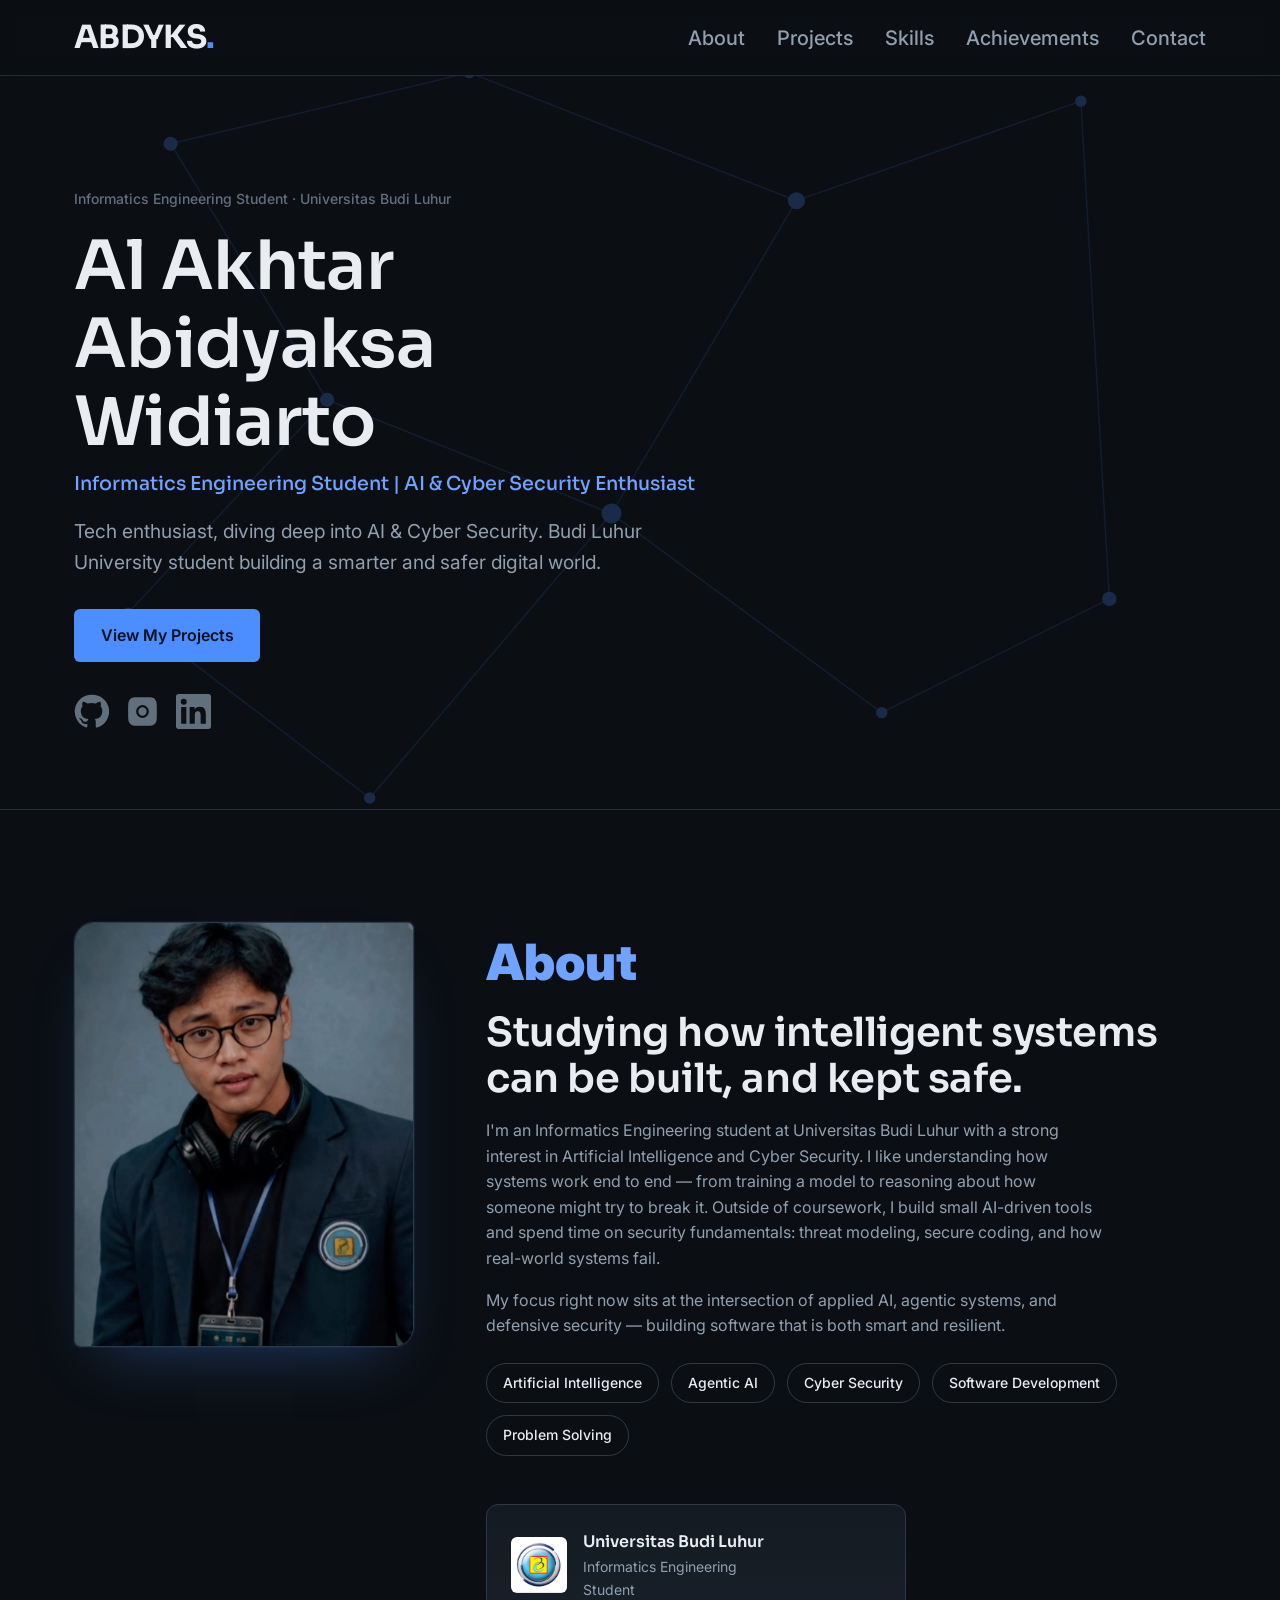
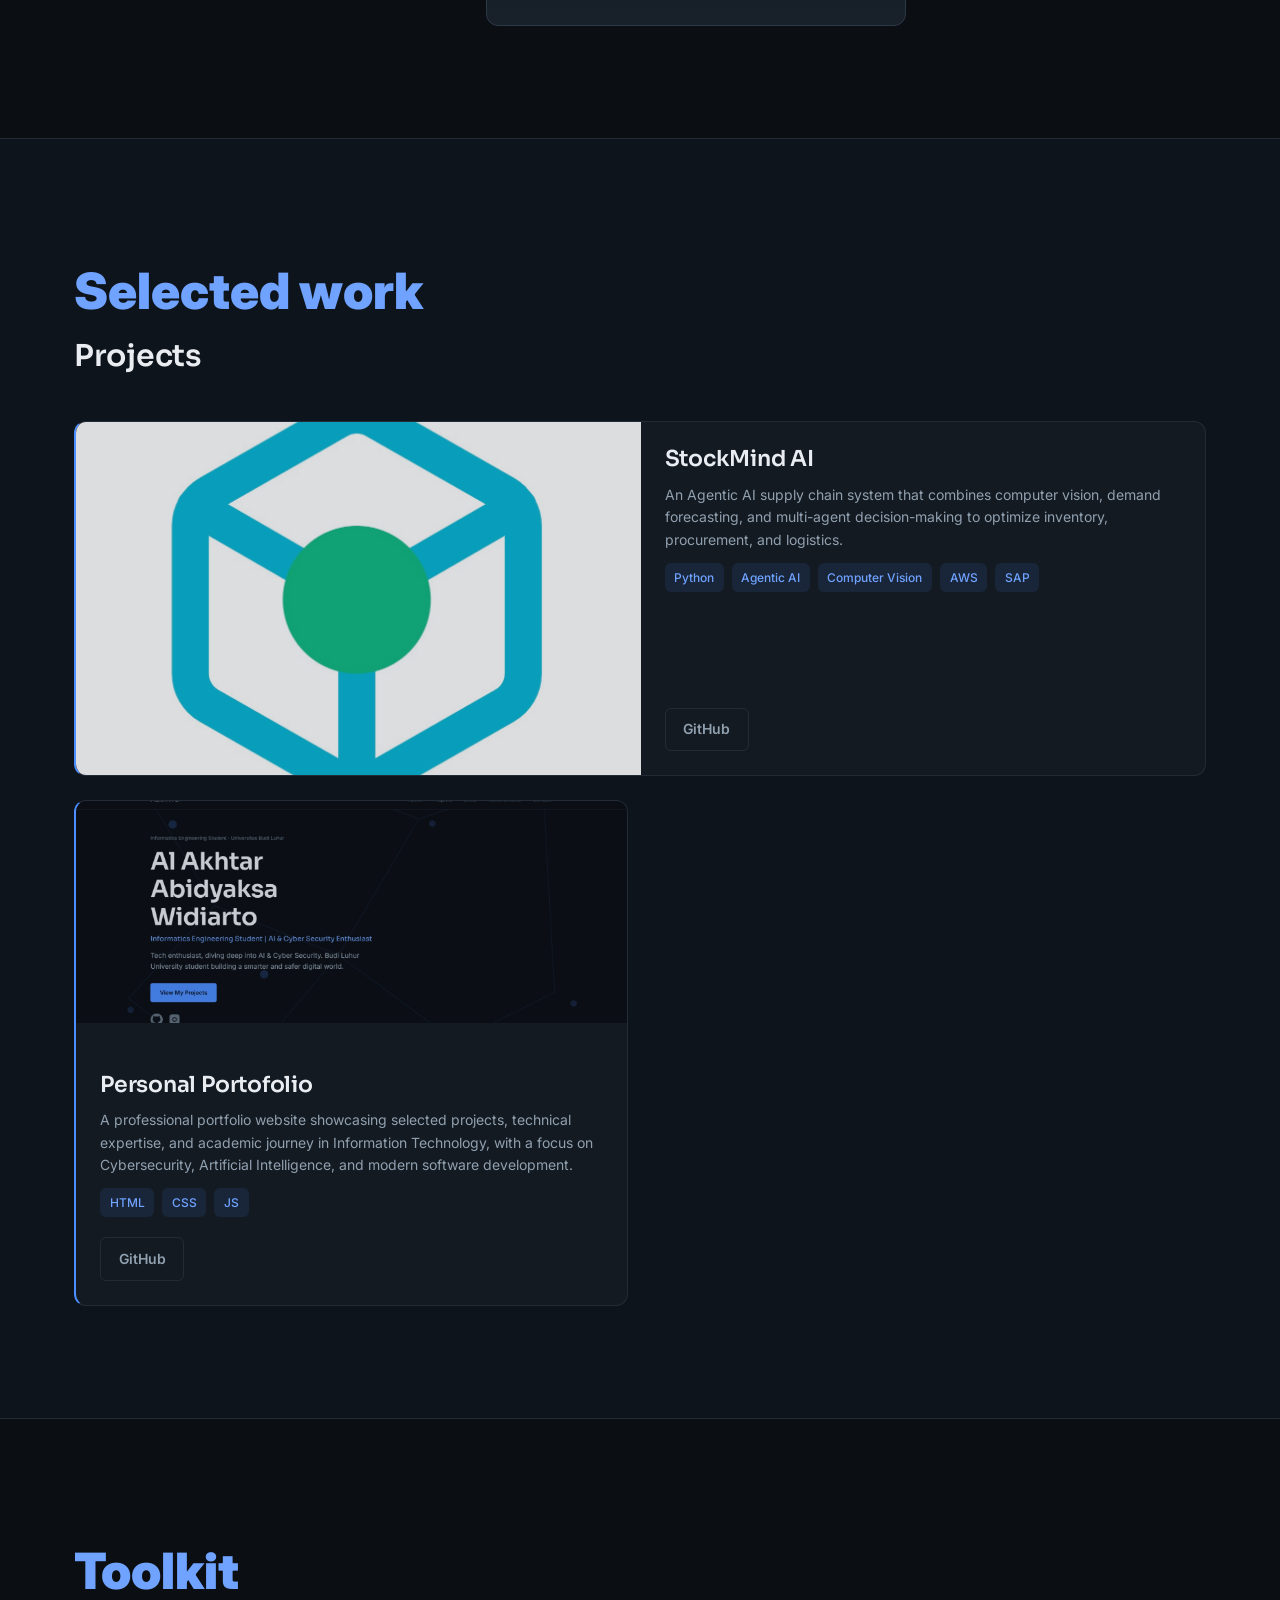
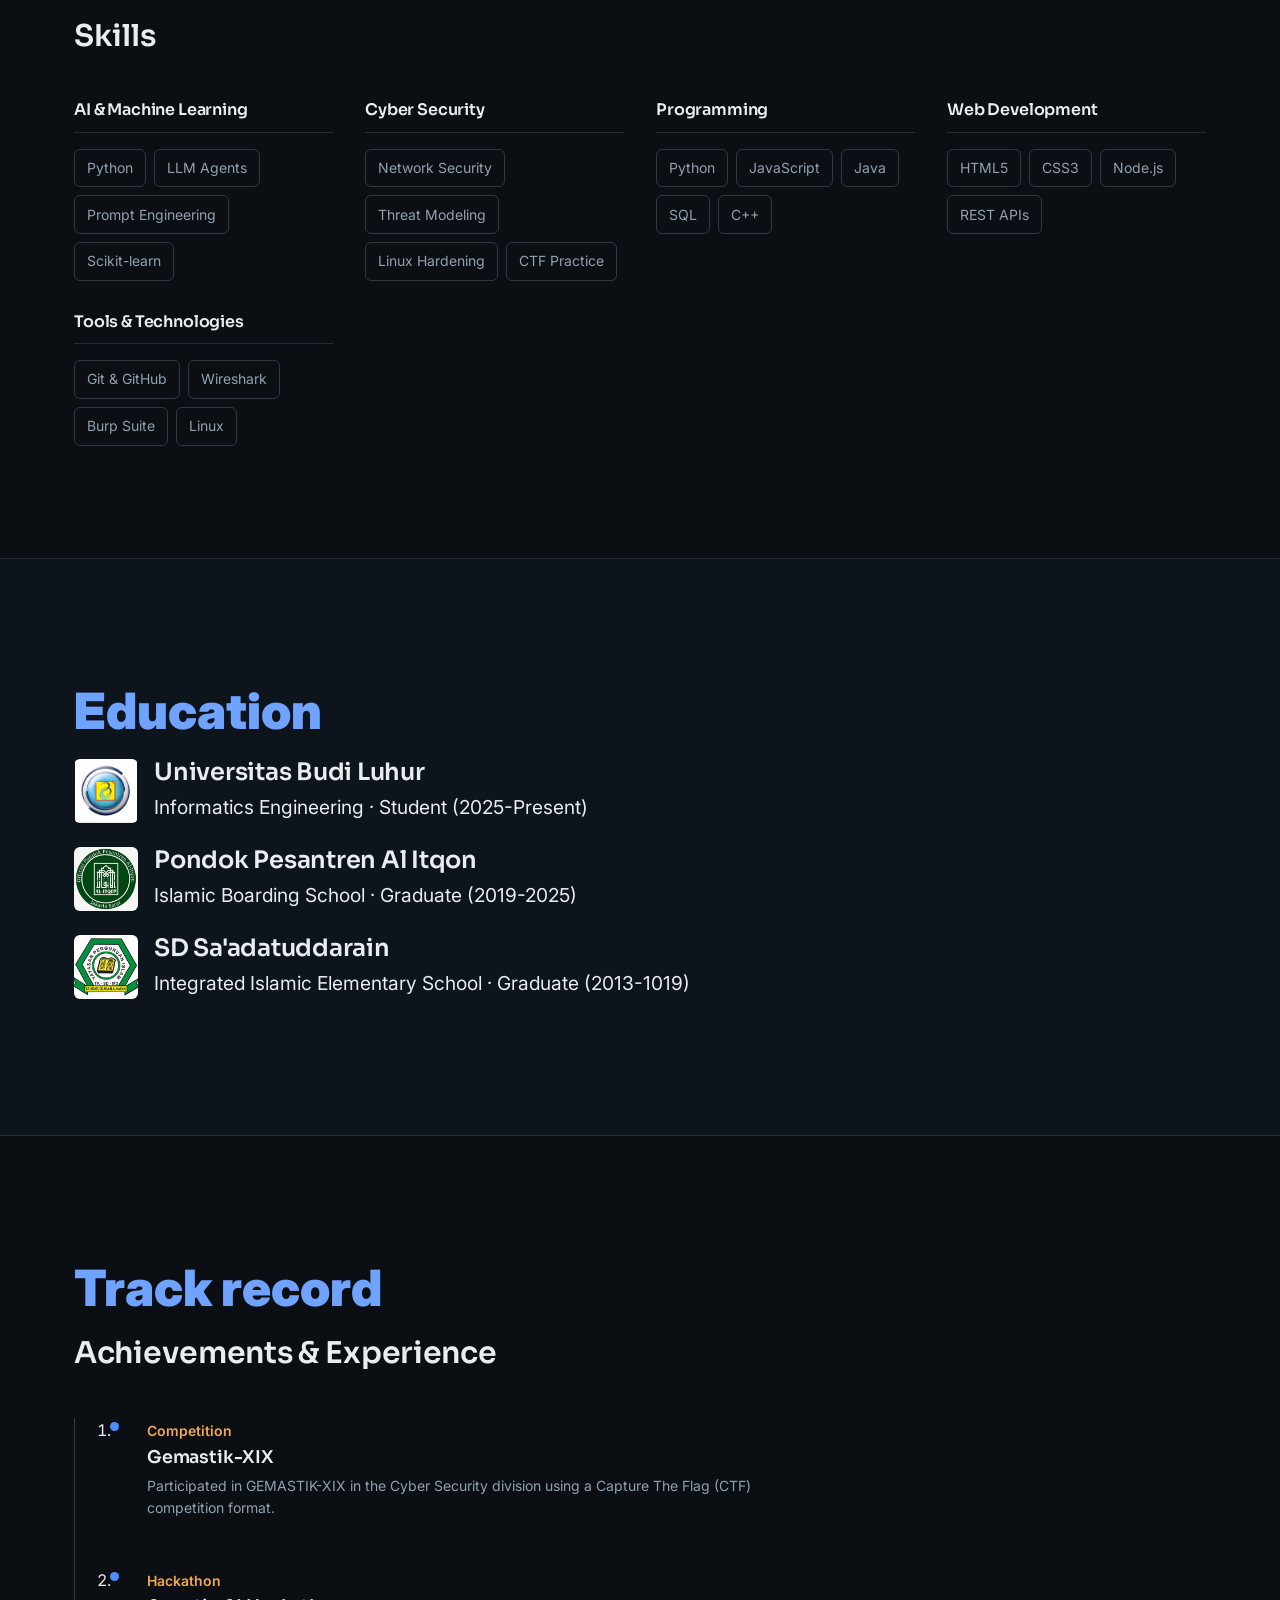
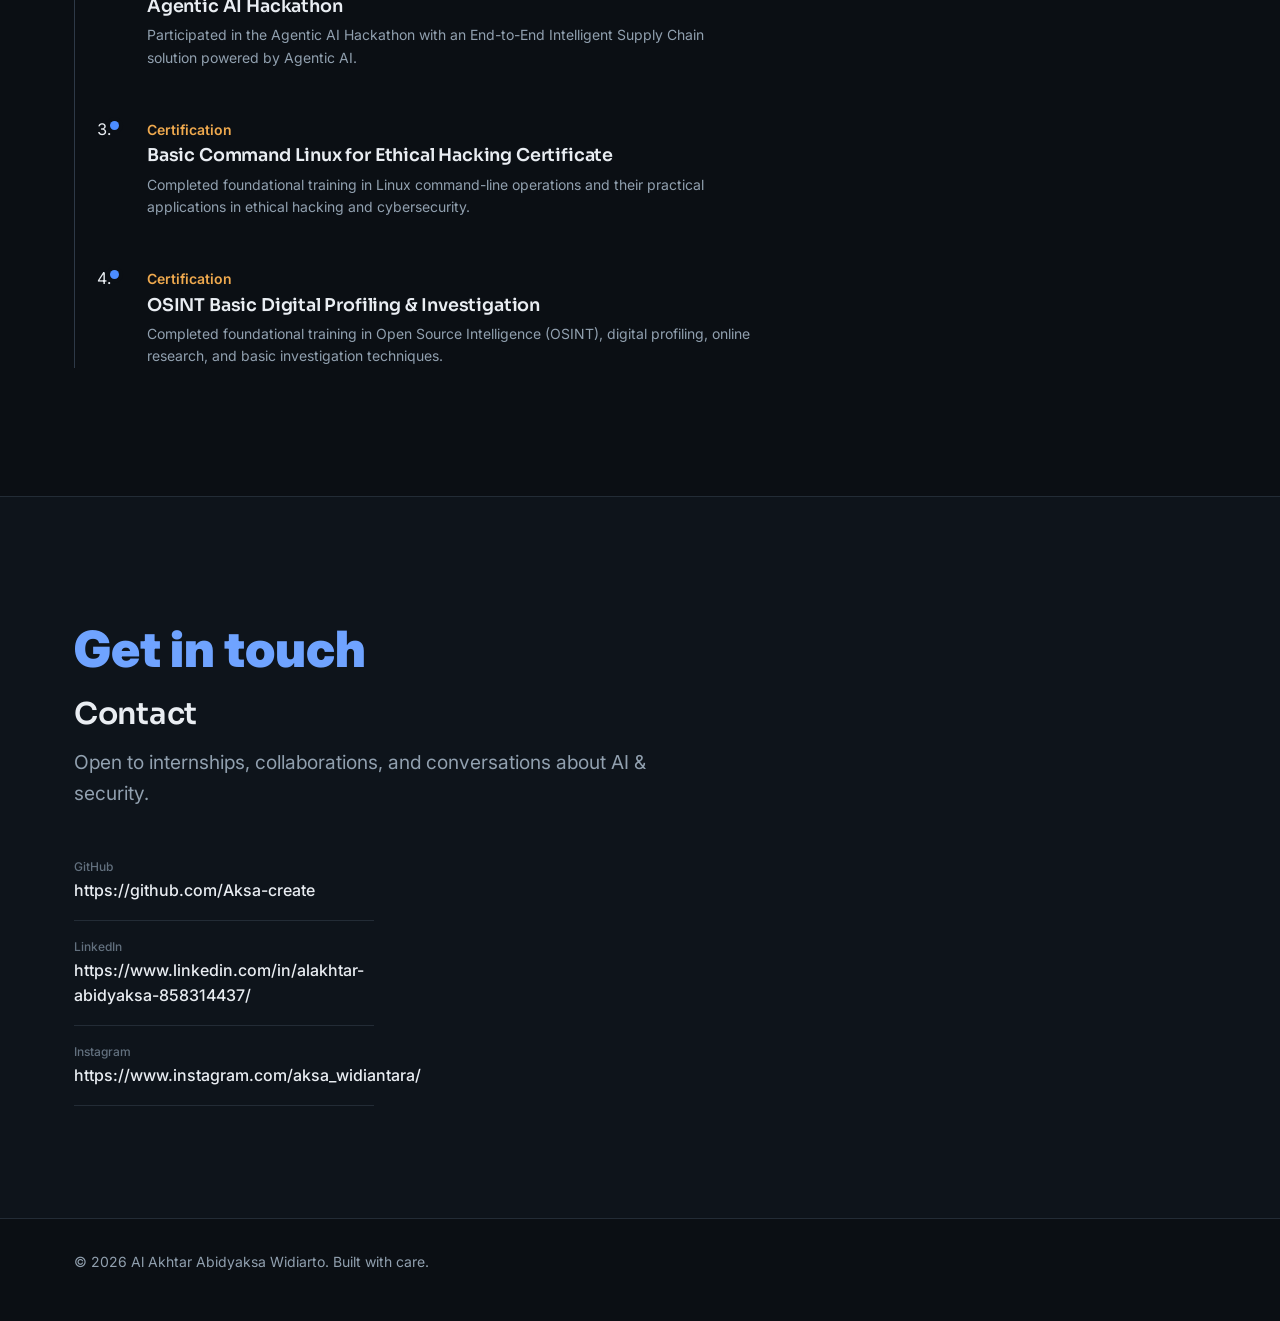
==== portfolio/portfolio/index.html @ f3b195e6 "Update portfolio design" ====
<!DOCTYPE html>
<html lang="en">

<head>
  <meta charset="UTF-8">
  <meta name="viewport" content="width=device-width, initial-scale=1.0">
  <title>Al Akhtar Abidyaksa Widiarto — Informatics Engineering Student | AI &amp; Cyber Security</title>
  <meta name="description"
    content="Portfolio of an Informatics Engineering student at Universitas Budi Luhur, focused on Artificial Intelligence and Cyber Security.">
  <meta name="color-scheme" content="dark">

  <!-- Fonts: fixed version via Google Fonts CSS API -->
  <link rel="preconnect" href="https://fonts.googleapis.com">
  <link rel="preconnect" href="https://fonts.gstatic.com" crossorigin>
  <link href="https://fonts.googleapis.com/css2?family=Sora:wght@400;600;700&family=Inter:wght@400;500;600&display=swap"
    rel="stylesheet">

  <link rel="stylesheet" href="css/style.css">
</head>

<body>

  <a class="skip-link" href="#main">Skip to content</a>

  <!-- ============ HEADER / NAV ============ -->
  <header class="site-header" id="top">
    <div class="container header-inner">
      <a href="#top" class="logo-mark" aria-label="Back to top">ABDYKS<span class="logo-dot">.</span></a>

      <nav class="site-nav" aria-label="Primary">
        <button class="nav-toggle" id="navToggle" aria-expanded="false" aria-controls="navMenu">
          <span class="nav-toggle-bar"></span>
          <span class="nav-toggle-bar"></span>
          <span class="nav-toggle-bar"></span>
          <span class="sr-only">Menu</span>
        </button>
        <ul class="nav-menu" id="navMenu">
          <li><a href="#about">About</a></li>
          <li><a href="#projects">Projects</a></li>
          <li><a href="#skills">Skills</a></li>
          <li><a href="#achievements">Achievements</a></li>
          <li><a href="#contact">Contact</a></li>
        </ul>
      </nav>
    </div>
  </header>

  <main id="main">

    <!-- ============ HERO ============ -->
    <section class="hero" id="hero">
      <div class="hero-field" aria-hidden="true">
        <svg class="hero-graph" viewBox="0 0 900 700" xmlns="http://www.w3.org/2000/svg"
          preserveAspectRatio="xMidYMid slice">
          <g class="hero-graph-lines" stroke="currentColor" stroke-width="1">
            <line x1="120" y1="140" x2="330" y2="90" />
            <line x1="330" y1="90" x2="560" y2="180" />
            <line x1="560" y1="180" x2="760" y2="110" />
            <line x1="120" y1="140" x2="230" y2="320" />
            <line x1="230" y1="320" x2="90" y2="470" />
            <line x1="230" y1="320" x2="430" y2="400" />
            <line x1="430" y1="400" x2="560" y2="180" />
            <line x1="430" y1="400" x2="620" y2="540" />
            <line x1="620" y1="540" x2="780" y2="460" />
            <line x1="780" y1="460" x2="760" y2="110" />
            <line x1="90" y1="470" x2="260" y2="600" />
            <line x1="260" y1="600" x2="430" y2="400" />
          </g>
          <g class="hero-graph-nodes" fill="currentColor">
            <circle cx="120" cy="140" r="5" />
            <circle cx="330" cy="90" r="4" />
            <circle cx="560" cy="180" r="6" />
            <circle cx="760" cy="110" r="4" />
            <circle cx="230" cy="320" r="5" />
            <circle cx="90" cy="470" r="4" />
            <circle cx="430" cy="400" r="7" />
            <circle cx="620" cy="540" r="4" />
            <circle cx="780" cy="460" r="5" />
            <circle cx="260" cy="600" r="4" />
          </g>
        </svg>
      </div>

      <div class="container hero-inner">
        <div class="hero-content">
          <p class="hero-eyebrow">Informatics Engineering Student · Universitas Budi Luhur</p>
          <h1 class="hero-name">Al Akhtar Abidyaksa Widiarto</h1>
          <p class="hero-role">Informatics Engineering Student | AI &amp; Cyber Security Enthusiast</p>
          <p class="hero-bio">
            Tech enthusiast, diving deep into AI &amp; Cyber Security. Budi Luhur University
            student building a smarter and safer digital world.
          </p>

          <div class="hero-actions">
            <a class="btn btn-primary" href="#projects">View My Projects</a>
          </div>

          <ul class="social-row" aria-label="Social media links">
            <li>
              <a href="https://github.com/Aksa-create" target="_blank" rel="noopener noreferrer"
                aria-label="GitHub profile">
                <svg viewBox="0 0 24 24" width="35" height="35" aria-hidden="true">
                  <path fill="currentColor"
                    d="M12 .5a11.5 11.5 0 0 0-3.64 22.41c.58.1.79-.25.79-.56v-2c-3.2.7-3.88-1.37-3.88-1.37-.53-1.34-1.29-1.7-1.29-1.7-1.05-.72.08-.7.08-.7 1.16.08 1.77 1.19 1.77 1.19 1.03 1.77 2.71 1.26 3.37.96.1-.75.4-1.26.73-1.55-2.56-.29-5.25-1.28-5.25-5.7 0-1.26.45-2.29 1.19-3.1-.12-.29-.52-1.46.11-3.05 0 0 .97-.31 3.18 1.18a11 11 0 0 1 5.8 0c2.2-1.49 3.17-1.18 3.17-1.18.64 1.6.24 2.76.12 3.05.74.81 1.18 1.84 1.18 3.1 0 4.43-2.7 5.4-5.27 5.69.41.36.78 1.06.78 2.14v3.17c0 .31.2.67.8.56A11.5 11.5 0 0 0 12 .5Z" />
                </svg>
              </a>
            </li>
            <li>
              <a href="https://www.instagram.com/aksa_widiantara//" target="_blank" rel="noopener noreferrer"
                aria-label="Instagram profile">
                <svg viewBox="0 0 24 24" width="35" height="35" aria-hidden="true">
                  <path fill="currentColor"
                    d="M12 2.16c3.2 0 3.58.01 4.85.07 1.17.05 1.8.25 2.23.41.56.22.96.48 1.38.9.42.42.68.82.9 1.38.16.42.36 1.06.41 2.23.06 1.27.07 1.65.07 4.85s-.01 3.58-.07 4.85c-.05 1.17-.25 1.8-.41 2.23a3.72 3.72 0 0 1-.9 1.38c-.42.42-.82.68-1.38.9-.42.16-1.06.36-2.23.41-1.27.06-1.65.07-4.85.07s-3.58-.01-4.85-.07c-1.17-.05-1.8-.25-2.23-.41a3.72 3.72 0 0 1-1.38-.9 3.72 3.72 0 0 1-.9-1.38c-.16-.42-.36-1.06-.41-2.23-.06-1.27-.07-1.65-.07-4.85s.01-3.58.07-4.85c.05-1.17.25-1.8.41-2.23.22-.56.48-.96.9-1.38.42-.42.82-.68 1.38-.9.42-.16 1.06-.36 2.23-.41C8.42 2.17 8.8 2.16 12 2.16Zm0 5.46a4.38 4.38 0 1 0 0 8.76 4.38 4.38 0 0 0 0-8.76Zm0 7.22a2.84 2.84 0 1 1 0-5.68 2.84 2.84 0 0 1 0 5.68Zm5.56-7.4a1.02 1.02 0 1 1-2.04 0 1.02 1.02 0 0 1 2.04 0Z" />
                </svg>
              </a>
            </li>
            <li>
              <a href="https://www.linkedin.com/in/alakhtar-abidyaksa-858314437/" target="_blank"
                rel="noopener noreferrer" aria-label="LinkedIn profile">
                <svg viewBox="0 0 24 24" width="35" height="35" aria-hidden="true">
                  <path fill="currentColor"
                    d="M20.45 20.45h-3.56v-5.58c0-1.33-.03-3.04-1.85-3.04-1.85 0-2.14 1.44-2.14 2.94v5.68H9.34V8.99h3.42v1.56h.05c.48-.9 1.64-1.85 3.37-1.85 3.6 0 4.27 2.37 4.27 5.46v6.29ZM5.32 7.43a2.06 2.06 0 1 1 0-4.12 2.06 2.06 0 0 1 0 4.12ZM7.1 20.45H3.54V8.99H7.1v11.46ZM22.23 0H1.77C.79 0 0 .77 0 1.73v20.54C0 23.23.79 24 1.77 24h20.46c.98 0 1.77-.77 1.77-1.73V1.73C24 .77 23.21 0 22.23 0Z" />
                </svg>
              </a>
            </li>

          </ul>
        </div>
      </div>
    </section>

    <!-- ============ ABOUT ============ -->
    <section class="about" id="about">
      <div class="container about-grid">

        <div class="about-photo-col">
          <div class="photo-frame">
            <img src="assets/images/abi-porto.jpeg" alt="Portrait of Your Name" loading="lazy" width="480" height="560">
          </div>
        </div>

        <div class="about-text-col">
          <p class="section-eyebrow">About</p>
          <h2 class="section-heading-about">Studying how intelligent systems can be built, and kept safe.</h2>
          <p class="about-paragraph">
            I'm an Informatics Engineering student at Universitas Budi Luhur with a strong
            interest in Artificial Intelligence and Cyber Security. I like understanding how
            systems work end to end — from training a model to reasoning about how someone
            might try to break it. Outside of coursework, I build small AI-driven tools and
            spend time on security fundamentals: threat modeling, secure coding, and how
            real-world systems fail.
          </p>
          <p class="about-paragraph">
            My focus right now sits at the intersection of applied AI, agentic systems, and
            defensive security — building software that is both smart and resilient.
          </p>

          <ul class="highlight-list">
            <li>Artificial Intelligence</li>
            <li>Agentic AI</li>
            <li>Cyber Security</li>
            <li>Software Development</li>
            <li>Problem Solving</li>
          </ul>

          <div class="university-card">
            <div class="university-card-logo">
              <img src="assets/images/Logo Budi Luhur.jpeg" alt="Universitas Budi Luhur official logo" width="56"
                height="56" loading="lazy">
            </div>
            <div class="university-card-text">
              <p class="university-card-name">Universitas Budi Luhur</p>
              <p class="university-card-meta">Informatics Engineering</p>
              <p class="university-card-meta">Student</p>
            </div>
          </div>
        </div>

      </div>
    </section>

    <!-- ============ PROJECTS ============ -->
    <section class="projects" id="projects">
      <div class="container">
        <p class="section-eyebrow">Selected work</p>
        <h2 class="section-heading">Projects</h2>

        <div class="project-grid">

          <article class="project-card project-card--featured">
            <div class="project-card-media">
              <img src="assets/images/logo_stockmind.jpeg" alt="" loading="lazy" width="640" height="400">
            </div>
            <div class="project-card-body">
              <h3 class="project-card-title">StockMind AI</h3>
              <p class="project-card-desc">
                An Agentic AI supply chain system that combines computer vision, demand forecasting, and multi-agent
                decision-making to optimize inventory, procurement, and logistics.
              </p>
              <ul class="tech-stack" aria-label="Technology stack">
                <li>Python</li>
                <li>Agentic AI</li>
                <li>Computer Vision</li>
                <li>AWS</li>
                <li>SAP</li>
              </ul>
              <div class="project-card-actions">
                <a class="btn btn-ghost" href="https://github.com/Aksa-create/Agentic_AI_Supply_Chain-StockMind_AI"
                  target="_blank" rel="noopener noreferrer">GitHub</a>
              </div>
            </div>
          </article>

          <article class="project-card">
            <div class="project-card-media-porto">
              <img src="assets/images/dasboard-porto.jpeg" alt="" loading="lazy" width="640" height="400">
            </div>
            <div class="project-card-body">
              <h3 class="project-card-title">Personal Portofolio</h3>
              <p class="project-card-desc">
                A professional portfolio website showcasing selected projects, technical expertise, and academic journey
                in Information Technology, with a focus on Cybersecurity, Artificial Intelligence, and modern software
                development.
              </p>
              <ul class="tech-stack" aria-label="Technology stack">
                <li>HTML</li>
                <li>CSS</li>
                <li>JS</li>
              </ul>
              <div class="project-card-actions">
                <a class="btn btn-ghost" href="https://github.com/Aksa-create/Portofolio_Akhtar" target="_blank"
                  rel="noopener noreferrer">GitHub</a>
              </div>
            </div>
          </article>
        </div>
      </div>
    </section>

    <!-- ============ SKILLS ============ -->
    <section class="skills" id="skills">
      <div class="container">
        <p class="section-eyebrow">Toolkit</p>
        <h2 class="section-heading">Skills</h2>

        <div class="skills-grid">

          <div class="skill-group">
            <h3 class="skill-group-title">AI &amp; Machine Learning</h3>
            <ul class="badge-list">
              <li class="badge">Python</li>
              <li class="badge">LLM Agents</li>
              <li class="badge">Prompt Engineering</li>
              <li class="badge">Scikit-learn</li>
            </ul>
          </div>

          <div class="skill-group">
            <h3 class="skill-group-title">Cyber Security</h3>
            <ul class="badge-list">
              <li class="badge">Network Security</li>
              <li class="badge">Threat Modeling</li>
              <li class="badge">Linux Hardening</li>
              <li class="badge">CTF Practice</li>
            </ul>
          </div>

          <div class="skill-group">
            <h3 class="skill-group-title">Programming</h3>
            <ul class="badge-list">
              <li class="badge">Python</li>
              <li class="badge">JavaScript</li>
              <li class="badge">Java</li>
              <li class="badge">SQL</li>
              <li class="badge">C++</li>
            </ul>
          </div>

          <div class="skill-group">
            <h3 class="skill-group-title">Web Development</h3>
            <ul class="badge-list">
              <li class="badge">HTML5</li>
              <li class="badge">CSS3</li>
              <li class="badge">Node.js</li>
              <li class="badge">REST APIs</li>
            </ul>
          </div>

          <div class="skill-group">
            <h3 class="skill-group-title">Tools &amp; Technologies</h3>
            <ul class="badge-list">
              <li class="badge">Git &amp; GitHub</li>
              <li class="badge">Wireshark</li>
              <li class="badge">Burp Suite</li>
              <li class="badge">Linux</li>
            </ul>
          </div>

        </div>
      </div>
    </section>

    <!-- ============ EDUCATION ============ -->
    <section class="education" id="education">
      <div class="container education-inner">
        <p class="section-eyebrow">Education</p>
        <!-- Universitas Budi Luhur -->
        <div class="education-header">
          <img class="education-logo" src="assets/images/Logo Budi Luhur.jpeg"
            alt="Universitas Budi Luhur official logo" width="64" height="64" loading="lazy">
          <div class="education-header-text">
            <a class="education-link" href="https://www.instagram.com/kampusbudiluhur/" target="_blank"
              rel="noopener noreferrer">
              <h2 class="section-heading">Universitas Budi Luhur</h2>
            </a>
            <p class="education-detail">Informatics Engineering &middot; Student (2025-Present)
            </p>
          </div>
        </div>
        <!-- PonPes Al Itqon -->
        <div class="education-header">
          <img class="education-logo" src="assets/images/logo_al-itqon.jpg"
            alt="Pondok Pesantren Al Itqon official logo" width="64" height="64" loading="lazy">
          <div class="education-header-text">
            <a class="education-link" href="https://www.instagram.com/ponpes_alitqon/" target="_blank"
              rel="noopener noreferrer">
              <h2 class="section-heading">Pondok Pesantren Al Itqon</h2>
            </a>
            <p class="education-detail">Islamic Boarding School &middot; Graduate (2019-2025)</p>
          </div>
        </div>
        <!-- Sd Sa'adatuddarain -->
        <div class="education-header">
          <img class="education-logo" src="assets/images/logo-saadat.jpg" alt="SD Sa'adatuddarain official logo"
            width="64" height="64" loading="lazy">
          <div class="education-header-text">
            <a class="education-link" href="https://www.instagram.com/sd_saadatuddarain_tambora/" target="_blank"
              rel="noopener noreferrer">
              <h2 class="section-heading">SD Sa'adatuddarain</h2>
            </a>
            <p class="education-detail"> Integrated Islamic Elementary School &middot; Graduate (2013-1019)</p>
          </div>
        </div>
      </div>
    </section>

    <!-- ============ ACHIEVEMENTS / EXPERIENCE ============ -->
    <section class="achievements" id="achievements">
      <div class="container">
        <p class="section-eyebrow">Track record</p>
        <h2 class="section-heading">Achievements &amp; Experience</h2>

        <ol class="timeline">
          <li class="timeline-item">
            <div class="timeline-marker" aria-hidden="true"></div>
            <div class="timeline-content">
              <p class="timeline-kicker">Competition</p>
              <h3 class="timeline-title">Gemastik-XIX</h3>
              <p class="timeline-desc"> Participated in GEMASTIK-XIX in the Cyber Security division using a Capture The
                Flag (CTF) competition format.
              </p>
            </div>
          </li>
          <li class="timeline-item">
            <div class="timeline-marker" aria-hidden="true"></div>
            <div class="timeline-content">
              <p class="timeline-kicker">Hackathon</p>
              <h3 class="timeline-title">Agentic AI Hackathon</h3>
              <p class="timeline-desc">Participated in the Agentic AI Hackathon with an End-to-End Intelligent Supply
                Chain solution powered by Agentic AI.</p>
            </div>
          </li>
          <li class="timeline-item">
            <div class="timeline-marker" aria-hidden="true"></div>
            <div class="timeline-content">
              <p class="timeline-kicker">Certification</p>
              <h3 class="timeline-title">Basic Command Linux for Ethical Hacking Certificate</h3>
              <p class="timeline-desc">Completed foundational training in Linux command-line operations and their
                practical applications in ethical hacking and cybersecurity.</p>
            </div>
          </li>
          <li class="timeline-item">
            <div class="timeline-marker" aria-hidden="true"></div>
            <div class="timeline-content">
              <p class="timeline-kicker">Certification</p>
              <h3 class="timeline-title">OSINT Basic Digital Profiling & Investigation</h3>
              <p class="timeline-desc">Completed foundational training in Open Source Intelligence (OSINT), digital
                profiling, online research, and basic investigation techniques.</p>
            </div>
          </li>
        </ol>
      </div>
    </section>

    <!-- ============ CONTACT ============ -->
    <section class="contact" id="contact">
      <div class="container contact-inner">
        <p class="section-eyebrow">Get in touch</p>
        <h2 class="section-heading">Contact</h2>
        <p class="contact-lead">
          Open to internships, collaborations, and conversations about AI &amp; security.
        </p>

        <div class="contact-grid">
          <ul class="contact-links">
            <li>
              <span class="contact-label">GitHub</span>
              <a href="https://github.com/" target="_blank" rel="noopener noreferrer">https://github.com/Aksa-create</a>
            </li>
            <li>
              <span class="contact-label">LinkedIn</span>
              <a href="https://linkedin.com/" target="_blank"
                rel="noopener noreferrer">https://www.linkedin.com/in/alakhtar-abidyaksa-858314437/</a>
            </li>
            <li>
              <span class="contact-label">Instagram</span>
              <a href="https://instagram.com/" target="_blank"
                rel="noopener noreferrer">https://www.instagram.com/aksa_widiantara/</a>
            </li>
          </ul>
  </main>

  <footer class="site-footer">
    <div class="container footer-inner">
      <p>&copy; <span id="year"></span> Al Akhtar Abidyaksa Widiarto. Built with care.</p>
    </div>
  </footer>

  <script src="js/script.js" defer></script>
</body>

</html>
---- portfolio/portfolio/css/style.css ----
/* ==========================================================================
   Design tokens
   ========================================================================== */
:root {
  /* Color */
  --color-bg: #0B0F14;
  --color-bg-alt: #0E141B;
  --color-surface: #131A22;
  --color-surface-raised: #182029;
  --color-border: #232C36;
  --color-border-strong: #2E3947;

  --color-text: #E9EDF2;
  --color-text-muted: #91A0AF;
  --color-text-faint: #62707E;

  --color-accent: #4C8DFF;
  /* AI / primary signal */
  --color-accent-strong: #6FA3FF;
  --color-signal: #EFA94E;
  /* security / secondary signal, used sparingly */

  --color-focus: #7AB3FF;
  --color-danger: #E4664B;

  /* Type */
  --font-display: "Sora", "Inter", system-ui, sans-serif;
  --font-body: "Inter", system-ui, sans-serif;

  --fs-h1: clamp(2.5rem, 5vw + 1rem, 4.25rem);
  --fs-h2: clamp(1.75rem, 2.6vw + 1rem, 2.5rem);
  --fs-h3: clamp(1.15rem, 1vw + 1rem, 1.375rem);
  --fs-lead: clamp(1.05rem, 0.6vw + 0.9rem, 1.2rem);
  --fs-body: 1rem;
  --fs-small: 0.875rem;

  /* Spacing scale */
  --space-1: 0.25rem;
  --space-2: 0.5rem;
  --space-3: 0.75rem;
  --space-4: 1rem;
  --space-5: 1.5rem;
  --space-6: 2rem;
  --space-7: 3rem;
  --space-8: 4.5rem;
  --space-9: 7rem;

  /* Layout */
  --content-max: 1180px;
  --radius-sm: 6px;
  --radius-md: 12px;
  --radius-lg: 20px;

  --transition-fast: 150ms ease;
  --transition-base: 240ms ease;
}

/* ==========================================================================
   Reset & base
   ========================================================================== */
*,
*::before,
*::after {
  box-sizing: border-box;
}

html {
  scroll-behavior: smooth;
}

@media (prefers-reduced-motion: reduce) {
  html {
    scroll-behavior: auto;
  }

  *,
  *::before,
  *::after {
    animation-duration: 0.001ms !important;
    animation-iteration-count: 1 !important;
    transition-duration: 0.001ms !important;
    scroll-behavior: auto !important;
  }
}

body {
  margin: 0;
  background: var(--color-bg);
  color: var(--color-text);
  font-family: var(--font-body);
  font-size: var(--fs-body);
  line-height: 1.6;
  -webkit-font-smoothing: antialiased;
}

img {
  max-width: 100%;
  display: block;
}

h1,
h2,
h3 {
  font-family: var(--font-display);
  font-weight: 600;
  line-height: 1.15;
  margin: 0 0 var(--space-4);
  letter-spacing: -0.01em;
}

p {
  margin: 0 0 var(--space-4);
  color: var(--color-text-muted);
}

a {
  color: inherit;
  text-decoration: none;
}

ul {
  margin: 0;
  padding: 0;
  list-style: none;
}

button {
  font-family: inherit;
}

.container {
  max-width: var(--content-max);
  margin-inline: auto;
  padding-inline: var(--space-5);
}

.sr-only {
  position: absolute;
  width: 1px;
  height: 1px;
  padding: 0;
  margin: -1px;
  overflow: hidden;
  clip: rect(0, 0, 0, 0);
  white-space: nowrap;
  border: 0;
}

.skip-link {
  position: absolute;
  left: var(--space-4);
  top: -60px;
  background: var(--color-accent);
  color: #071019;
  padding: var(--space-2) var(--space-4);
  border-radius: var(--radius-sm);
  z-index: 200;
  transition: top var(--transition-fast);
  font-weight: 600;
}

.skip-link:focus {
  top: var(--space-4);
}

:focus-visible {
  outline: 2px solid var(--color-focus);
  outline-offset: 3px;
  border-radius: 4px;
}

/* ==========================================================================
   Section rhythm
   ========================================================================== */
section {
  padding-block: var(--space-9);
}

.section-eyebrow {
  color: var(--color-accent-strong);
  font-family: var(--font-body);
  font-weight: 900;
  font-size: 50px;
  margin-bottom: var(--space-2);
}

.section-heading {
  font-size: 30px;
  max-width: 46ch;
}

.section-heading-about {
  font-size: 40px;
  max-width: 46ch;
}

.education .section-heading {
  font-size: 1.5rem;
}

.education-header {
  margin-bottom: 24px;
}

.education-link {
  text-decoration: none;
  color: inherit;
}

.education-link:hover {
  text-decoration: underline;
}

/* ==========================================================================
   Buttons
   ========================================================================== */
.btn {
  display: inline-flex;
  align-items: center;
  justify-content: center;
  gap: var(--space-2);
  padding: 0.8rem 1.6rem;
  border-radius: var(--radius-sm);
  font-weight: 600;
  font-size: var(--fs-body);
  border: 1px solid transparent;
  transition: background var(--transition-fast), border-color var(--transition-fast), color var(--transition-fast), transform var(--transition-fast);
  cursor: pointer;
}

.btn:active {
  transform: translateY(1px);
}

.btn-primary {
  background: var(--color-accent);
  color: #06101C;
}

.btn-primary:hover {
  background: var(--color-accent-strong);
}

.btn-outline {
  border-color: var(--color-border-strong);
  color: var(--color-text);
  background: transparent;
}

.btn-outline:hover {
  border-color: var(--color-accent);
  color: var(--color-accent-strong);
}

.btn-ghost {
  padding: 0.6rem 1.1rem;
  border: 1px solid var(--color-border);
  color: var(--color-text-muted);
  font-size: var(--fs-small);
}

.btn-ghost:hover {
  border-color: var(--color-accent);
  color: var(--color-text);
}

/* ==========================================================================
   Header
   ========================================================================== */
.site-header {
  position: sticky;
  top: 0;
  z-index: 100;
  background: rgba(11, 15, 20, 0.82);
  backdrop-filter: blur(10px);
  border-bottom: 1px solid var(--color-border);
}

.header-inner {
  display: flex;
  align-items: center;
  justify-content: space-between;
  padding-block: var(--space-3);
}

.logo-mark {
  font-family: var(--font-display);
  font-weight: 700;
  font-size: 2rem;
  letter-spacing: -0.02em;
}

.logo-dot {
  color: var(--color-accent);
}

.nav-toggle {
  display: none;
  flex-direction: column;
  gap: 5px;
  background: none;
  border: none;
  padding: var(--space-2);
  cursor: pointer;
}

.nav-toggle-bar {
  width: 22px;
  height: 2px;
  background: var(--color-text);
  border-radius: 2px;
  transition: transform var(--transition-fast), opacity var(--transition-fast);
}

.nav-menu {
  display: flex;
  gap: var(--space-6);
}

.nav-menu a {
  font-size: 20px;
  font-weight: 500;
  color: var(--color-text-muted);
  transition: color var(--transition-fast);
}

.nav-menu a:hover {
  color: var(--color-text);
}

/* ==========================================================================
   Hero
   ========================================================================== */
.hero {
  position: relative;
  overflow: hidden;
  padding-block: var(--space-9) var(--space-8);
  border-bottom: 1px solid var(--color-border);
}

.hero-field {
  position: absolute;
  inset: 0;
  color: var(--color-accent);
  opacity: 0.22;
  pointer-events: none;
}

.hero-graph {
  width: 100%;
  height: 100%;
}

.hero-graph-lines line {
  opacity: 0.5;
}

@media (prefers-reduced-motion: no-preference) {
  .hero-graph-nodes circle {
    animation: pulse-node 5.5s ease-in-out infinite;
  }

  .hero-graph-nodes circle:nth-child(2n) {
    animation-delay: 1.1s;
  }

  .hero-graph-nodes circle:nth-child(3n) {
    animation-delay: 2.3s;
  }
}

@keyframes pulse-node {

  0%,
  100% {
    opacity: 0.7;
    r: var(--r, 5);
  }

  50% {
    opacity: 1;
    transform: scale(1.35);
  }
}

.hero-inner {
  position: relative;
}

.hero-content {
  max-width: 640px;
}

.hero-eyebrow {
  font-size: var(--fs-small);
  color: var(--color-text-faint);
  font-weight: 500;
  margin-bottom: var(--space-4);
}

.hero-name {
  font-size: var(--fs-h1);
  margin-bottom: var(--space-2);
}

.hero-role {
  font-family: var(--font-display);
  font-size: var(--fs-lead);
  color: var(--color-accent-strong);
  font-weight: 500;
  margin-bottom: var(--space-4);
}

.hero-bio {
  font-size: var(--fs-lead);
  max-width: 52ch;
  margin-bottom: var(--space-6);
}

.hero-actions {
  display: flex;
  flex-wrap: wrap;
  gap: var(--space-3);
  margin-bottom: var(--space-6);
}

.social-row {
  display: flex;
  gap: var(--space-4);
}

.social-row a {
  color: var(--color-text-faint);
  transition: color var(--transition-fast);
}

.social-row a:hover {
  color: var(--color-accent-strong);
}

/* ==========================================================================
   About
   ========================================================================== */
.about-grid {
  display: grid;
  grid-template-columns: minmax(240px, 340px) 1fr;
  gap: var(--space-8);
  align-items: start;
}

.photo-frame {
  position: relative;
  border-radius: var(--radius-lg) var(--radius-sm) var(--radius-lg) var(--radius-sm);
  overflow: hidden;
  border: 1px solid var(--color-border-strong);
  box-shadow: 0 0 0 1px rgba(76, 141, 255, 0.08), 0 30px 60px -30px rgba(76, 141, 255, 0.35);
  transition: box-shadow var(--transition-base), transform var(--transition-base);
}

.photo-frame:hover {
  box-shadow: 0 0 0 1px rgba(76, 141, 255, 0.18), 0 30px 70px -25px rgba(76, 141, 255, 0.5);
  transform: translateY(-4px);
}

.photo-frame img {
  width: 100%;
  height: auto;
  aspect-ratio: 4 / 5;
  object-fit: cover;
}

.about-paragraph {
  max-width: 62ch;
}

.highlight-list {
  display: flex;
  flex-wrap: wrap;
  gap: var(--space-3);
  margin: var(--space-5) 0 var(--space-7);
}

.highlight-list li {
  font-size: var(--fs-small);
  font-weight: 500;
  color: var(--color-text);
  border: 1px solid var(--color-border-strong);
  border-radius: 999px;
  padding: 0.5rem 1rem;
}

.university-card {
  display: flex;
  align-items: center;
  gap: var(--space-4);
  border: 1px solid var(--color-border-strong);
  background: linear-gradient(180deg, var(--color-surface), var(--color-surface-raised));
  border-radius: var(--radius-md);
  padding: var(--space-5);
  max-width: 420px;
}

.university-card-logo {
  flex-shrink: 0;
  width: 56px;
  height: 56px;
  border-radius: var(--radius-sm);
  overflow: hidden;
  background: #fff;
  display: flex;
  align-items: center;
  justify-content: center;
}

.university-card-name {
  font-family: var(--font-display);
  font-weight: 600;
  color: var(--color-text);
  margin: 0 0 2px;
}

.university-card-meta {
  font-size: var(--fs-small);
  color: var(--color-text-muted);
  margin: 0;
}

/* ==========================================================================
   Projects
   ========================================================================== */
.projects {
  background: var(--color-bg-alt);
  border-block: 1px solid var(--color-border);
}

.project-grid {
  display: grid;
  grid-template-columns: repeat(2, 1fr);
  gap: var(--space-5);
  margin-top: var(--space-7);
}

.project-card {
  border: 1px solid var(--color-border);
  border-left: 2px solid var(--color-accent);
  border-radius: var(--radius-md);
  overflow: hidden;
  background: var(--color-surface);
  display: flex;
  flex-direction: column;
  transition: border-color var(--transition-base), transform var(--transition-base);
}

.project-card:hover {
  border-color: var(--color-border-strong);
  border-left-color: var(--color-accent-strong);
}

.project-card--featured {
  grid-column: 1 / -1;
  flex-direction: row;
}

.project-card--featured .project-card-media {
  width: 50%;
}

.project-card--featured .project-card-body {
  flex: 1;
}

.project-card-media {
  background: var(--color-surface-raised);
  aspect-ratio: 16 / 10;
  overflow: hidden;
}

.project-card-media img {
  width: 100%;
  height: 100%;
  object-fit: cover;
  opacity: 0.85;
}

.project-card-media-porto img {
  width: 100%;
  height: 90%;
  object-fit: cover;
  opacity: 0.85;
}



.project-card-body {
  padding: var(--space-5);
  display: flex;
  flex-direction: column;
  gap: var(--space-3);
}

.project-card-title {
  font-size: var(--fs-h3);
  margin: 0;
}

.project-card-desc {
  margin: 0;
  font-size: var(--fs-small);
}

.tech-stack {
  display: flex;
  flex-wrap: wrap;
  gap: var(--space-2);
}

.tech-stack li {
  font-size: 0.75rem;
  font-weight: 500;
  color: var(--color-accent-strong);
  background: rgba(76, 141, 255, 0.1);
  border-radius: var(--radius-sm);
  padding: 0.3rem 0.6rem;
}

.project-card-actions {
  display: flex;
  gap: var(--space-3);
  margin-top: auto;
  padding-top: var(--space-2);
}

/* ==========================================================================
   Skills
   ========================================================================== */
.skills-grid {
  display: grid;
  grid-template-columns: repeat(auto-fit, minmax(220px, 1fr));
  gap: var(--space-6);
  margin-top: var(--space-7);
}

.skill-group-title {
  font-size: 1rem;
  font-family: var(--font-display);
  margin-bottom: var(--space-4);
  padding-bottom: var(--space-3);
  border-bottom: 1px solid var(--color-border);
}

.badge-list {
  display: flex;
  flex-wrap: wrap;
  gap: var(--space-2);
}

.badge {
  font-size: var(--fs-small);
  color: var(--color-text-muted);
  border: 1px solid var(--color-border-strong);
  border-radius: var(--radius-sm);
  padding: 0.45rem 0.75rem;
}

/* ==========================================================================
   Education
   ========================================================================== */
.education {
  background: var(--color-bg-alt);
  border-block: 1px solid var(--color-border);
}

.education-inner {
  text-align: left;
}

.education-header {
  display: flex;
  align-items: center;
  gap: var(--space-4, 1rem);
}

.education-logo {
  flex-shrink: 0;
  border-radius: var(--radius-sm);
  object-fit: contain;
}

.education-header-text .section-heading {
  margin-bottom: 0.35rem;
}

.education-detail {
  font-size: var(--fs-lead);
  color: var(--color-text);
  margin: 0;
}

/* ==========================================================================
   Achievements (timeline)
   ========================================================================== */
.timeline {
  margin-top: var(--space-7);
  border-left: 1px solid var(--color-border-strong);
  max-width: 680px;
}

.timeline-item {
  position: relative;
  padding-left: var(--space-6);
  padding-bottom: var(--space-7);
}

.timeline-item:last-child {
  padding-bottom: 0;
}

.timeline-marker {
  position: absolute;
  left: -5px;
  top: 4px;
  width: 9px;
  height: 9px;
  border-radius: 50%;
  background: var(--color-accent);
  box-shadow: 0 0 0 4px var(--color-bg);
}

.timeline-kicker {
  font-size: var(--fs-small);
  color: var(--color-signal);
  font-weight: 600;
  margin-bottom: var(--space-1);
}

.timeline-title {
  font-size: 1.1rem;
  margin: 0 0 var(--space-2);
}

.timeline-desc {
  margin: 0;
  font-size: var(--fs-small);
}

/* ==========================================================================
   Contact
   ========================================================================== */
.contact {
  background: var(--color-bg-alt);
  border-top: 1px solid var(--color-border);
}

.contact-lead {
  max-width: 50ch;
  font-size: var(--fs-lead);
}

.contact-grid {
  display: grid;
  grid-template-columns: minmax(200px, 300px) 1fr;
  gap: var(--space-8);
  margin-top: var(--space-7);
}

.contact-links li {
  display: flex;
  flex-direction: column;
  gap: 2px;
  padding-block: var(--space-4);
  border-bottom: 1px solid var(--color-border);
}

.contact-links li:first-child {
  padding-top: 0;
}

.contact-label {
  font-size: 0.75rem;
  color: var(--color-text-faint);
  font-weight: 500;
}

.contact-links a {
  color: var(--color-text);
  font-weight: 500;
  transition: color var(--transition-fast);
}

.contact-links a:hover {
  color: var(--color-accent-strong);
}

.contact-form {
  display: flex;
  flex-direction: column;
  gap: var(--space-4);
}

.form-field {
  display: flex;
  flex-direction: column;
  gap: var(--space-2);
}

.form-field label {
  font-size: var(--fs-small);
  font-weight: 500;
  color: var(--color-text);
}

.form-field input,
.form-field textarea {
  background: var(--color-surface);
  border: 1px solid var(--color-border-strong);
  border-radius: var(--radius-sm);
  color: var(--color-text);
  padding: 0.75rem 0.9rem;
  font-family: inherit;
  font-size: var(--fs-body);
  resize: vertical;
  transition: border-color var(--transition-fast);
}

.form-field input:focus,
.form-field textarea:focus {
  border-color: var(--color-accent);
}

.form-field input[aria-invalid="true"],
.form-field textarea[aria-invalid="true"] {
  border-color: var(--color-danger);
}

.field-error {
  font-size: 0.8rem;
  color: var(--color-danger);
  min-height: 1em;
}

.form-note {
  font-size: var(--fs-small);
  margin: 0;
  min-height: 1.2em;
  color: var(--color-accent-strong);
}

/* ==========================================================================
   Footer
   ========================================================================== */
.site-footer {
  border-top: 1px solid var(--color-border);
  padding-block: var(--space-6);
}

.footer-inner {
  display: flex;
  justify-content: space-between;
  align-items: center;
  gap: var(--space-4);
  font-size: var(--fs-small);
  color: var(--color-text-faint);
}

.back-to-top {
  color: var(--color-text-muted);
}

.back-to-top:hover {
  color: var(--color-accent-strong);
}

/* ==========================================================================
   Responsive
   ========================================================================== */
@media (max-width: 900px) {
  .about-grid {
    grid-template-columns: 1fr;
  }

  .about-photo-col {
    max-width: 320px;
  }

  .project-card--featured {
    flex-direction: column;
  }

  .project-card--featured .project-card-media {
    width: 100%;
  }

  .contact-grid {
    grid-template-columns: 1fr;
  }
}

@media (max-width: 760px) {
  section {
    padding-block: var(--space-8);
  }

  .nav-toggle {
    display: flex;
  }

  .nav-menu {
    position: absolute;
    top: 100%;
    left: 0;
    right: 0;
    flex-direction: column;
    gap: 0;
    background: var(--color-bg);
    border-bottom: 1px solid var(--color-border);
    max-height: 0;
    overflow: hidden;
    transition: max-height var(--transition-base);
  }

  .nav-menu.is-open {
    max-height: 320px;
  }

  .nav-menu li {
    border-top: 1px solid var(--color-border);
  }

  .nav-menu a {
    display: block;
    padding: var(--space-4) var(--space-5);
  }

  .project-grid {
    grid-template-columns: 1fr;
  }

  .skills-grid {
    grid-template-columns: 1fr 1fr;
  }
}

@media (max-width: 520px) {
  .skills-grid {
    grid-template-columns: 1fr;
  }

  .hero-actions {
    flex-direction: column;
    align-items: stretch;
  }

  .footer-inner {
    flex-direction: column;
    text-align: center;
  }
}
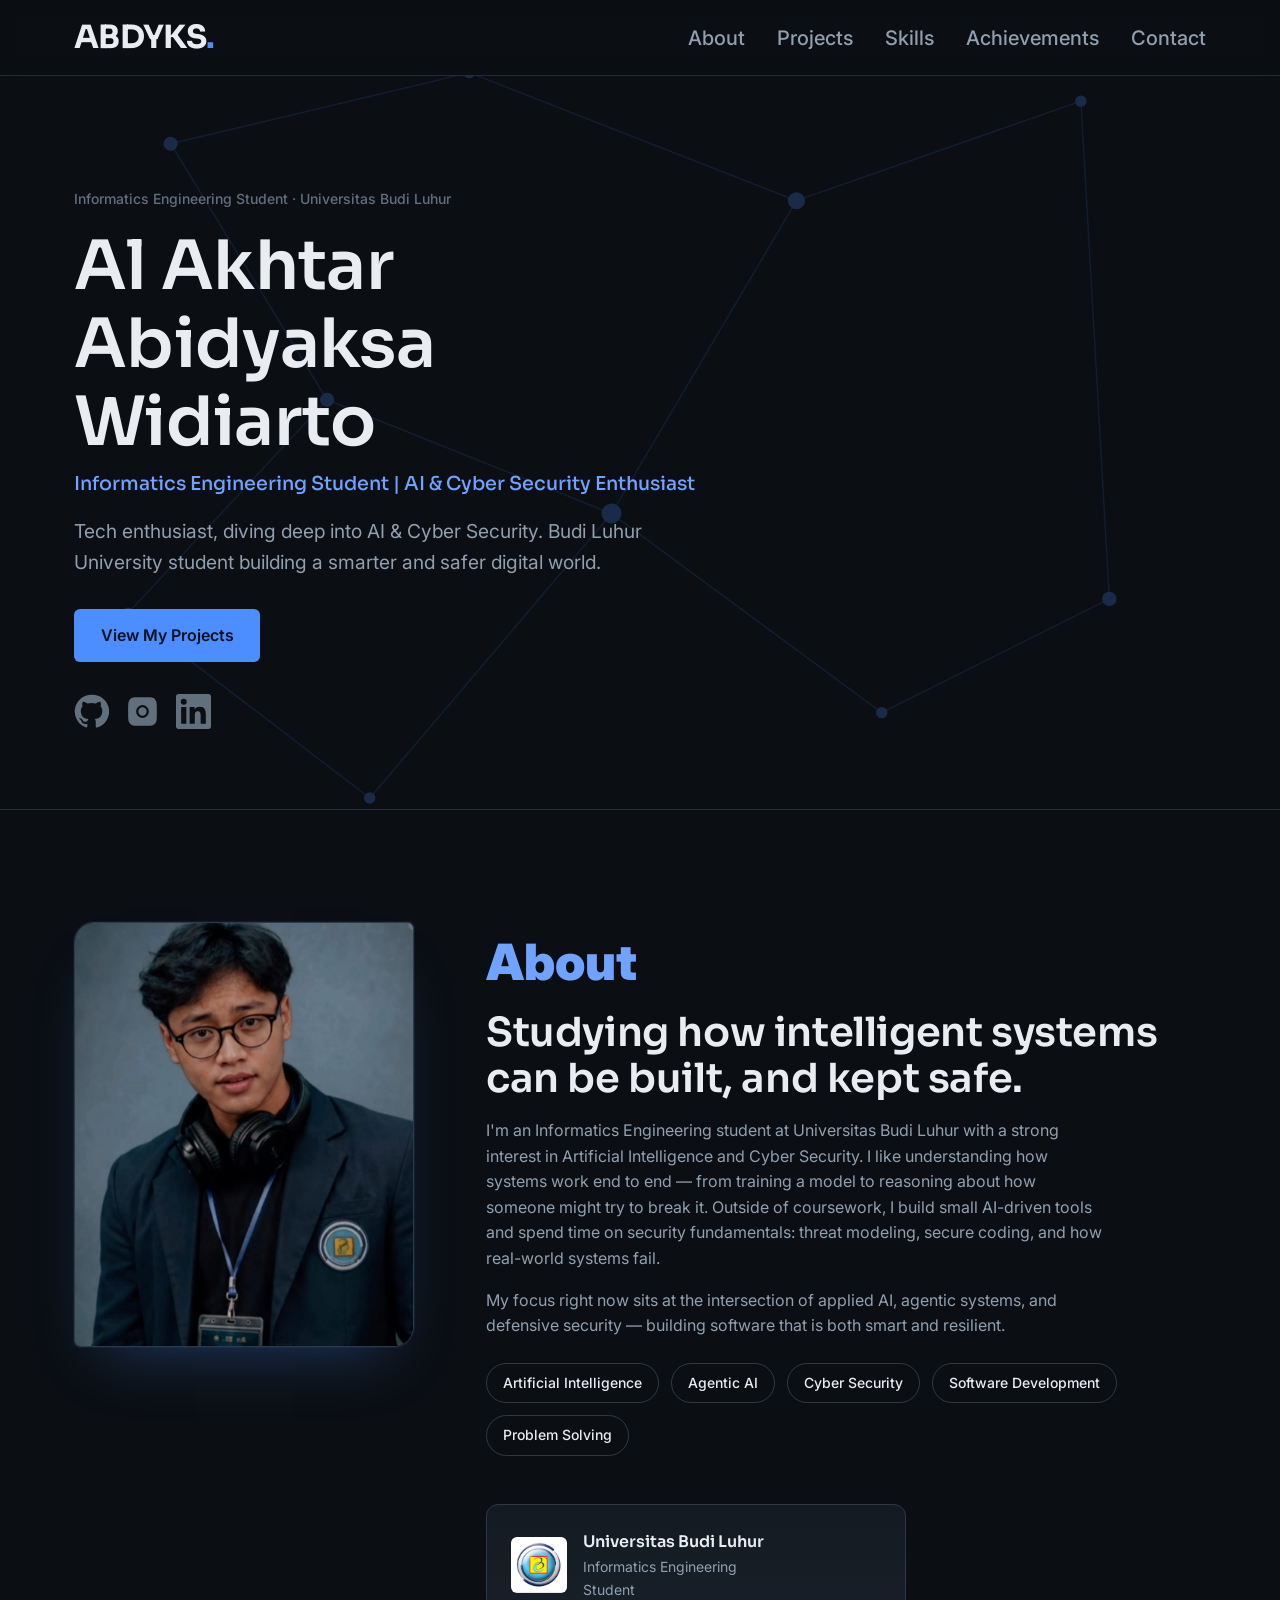
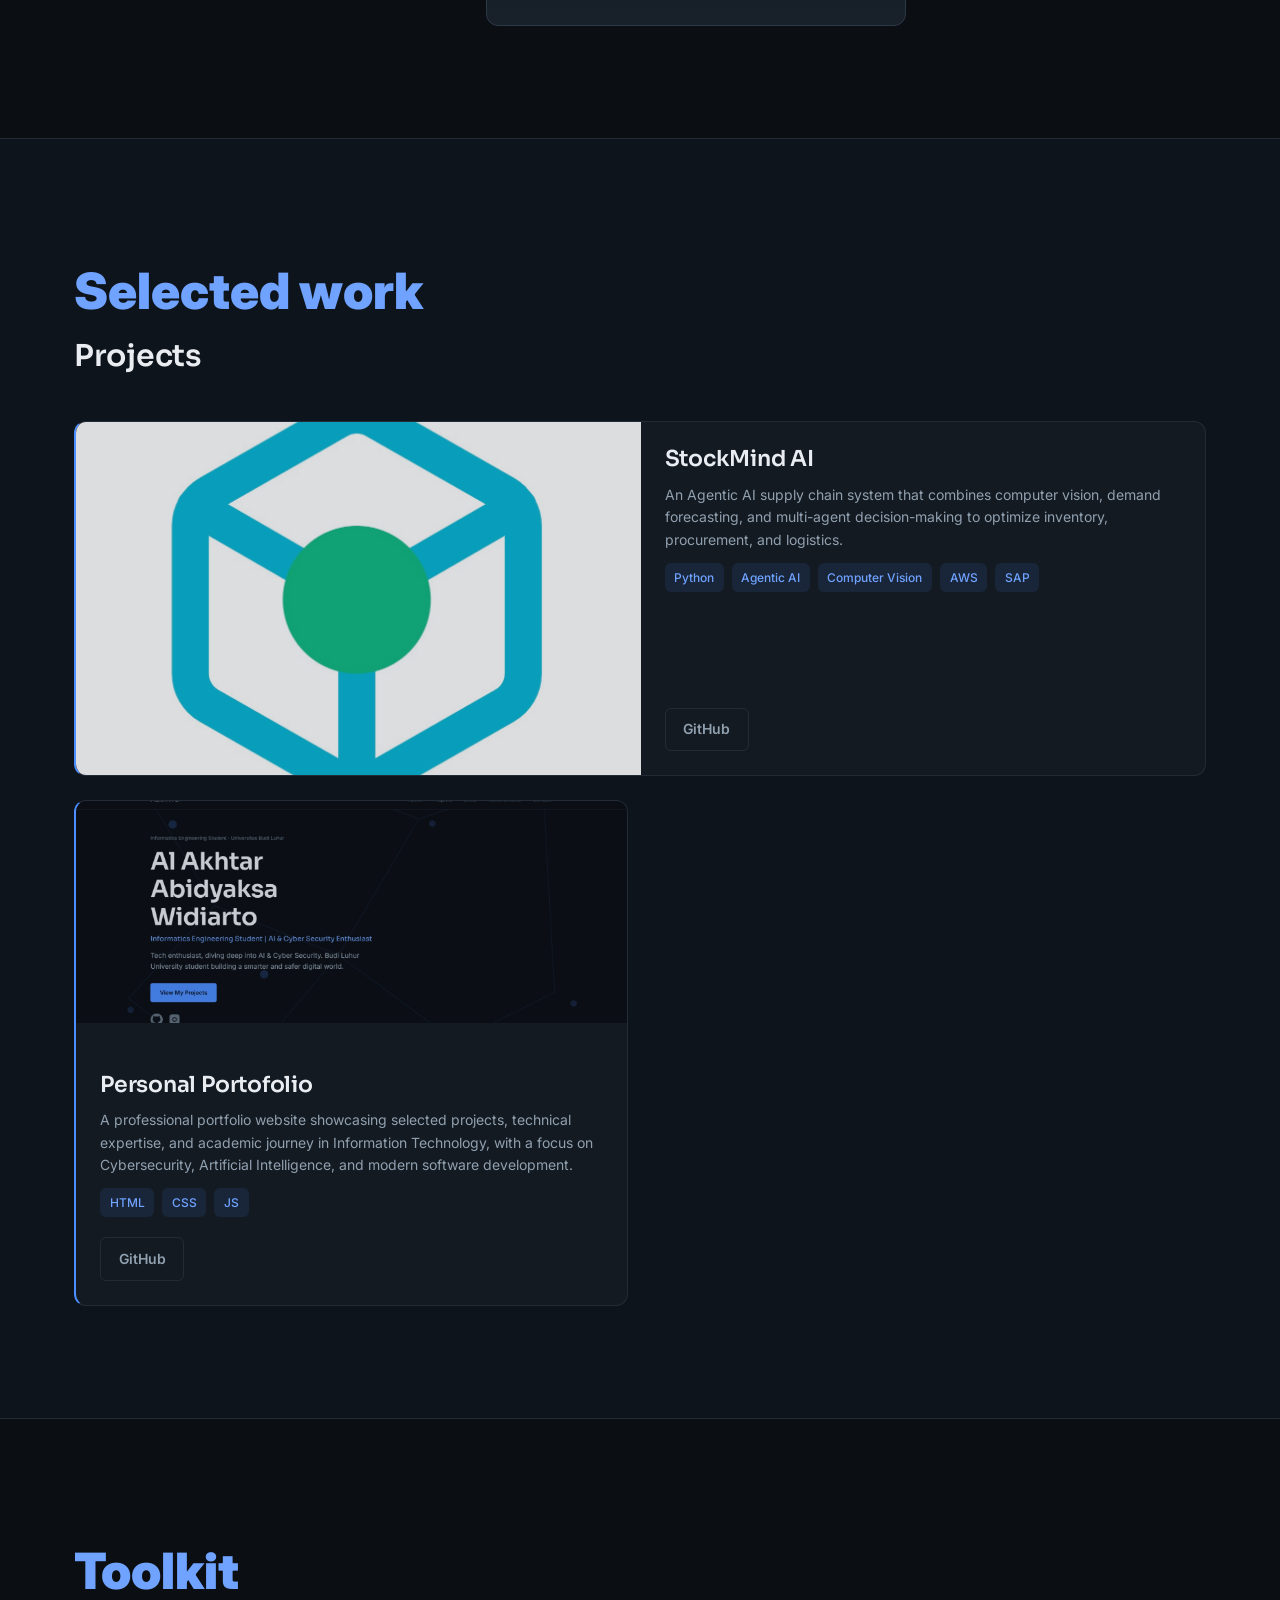
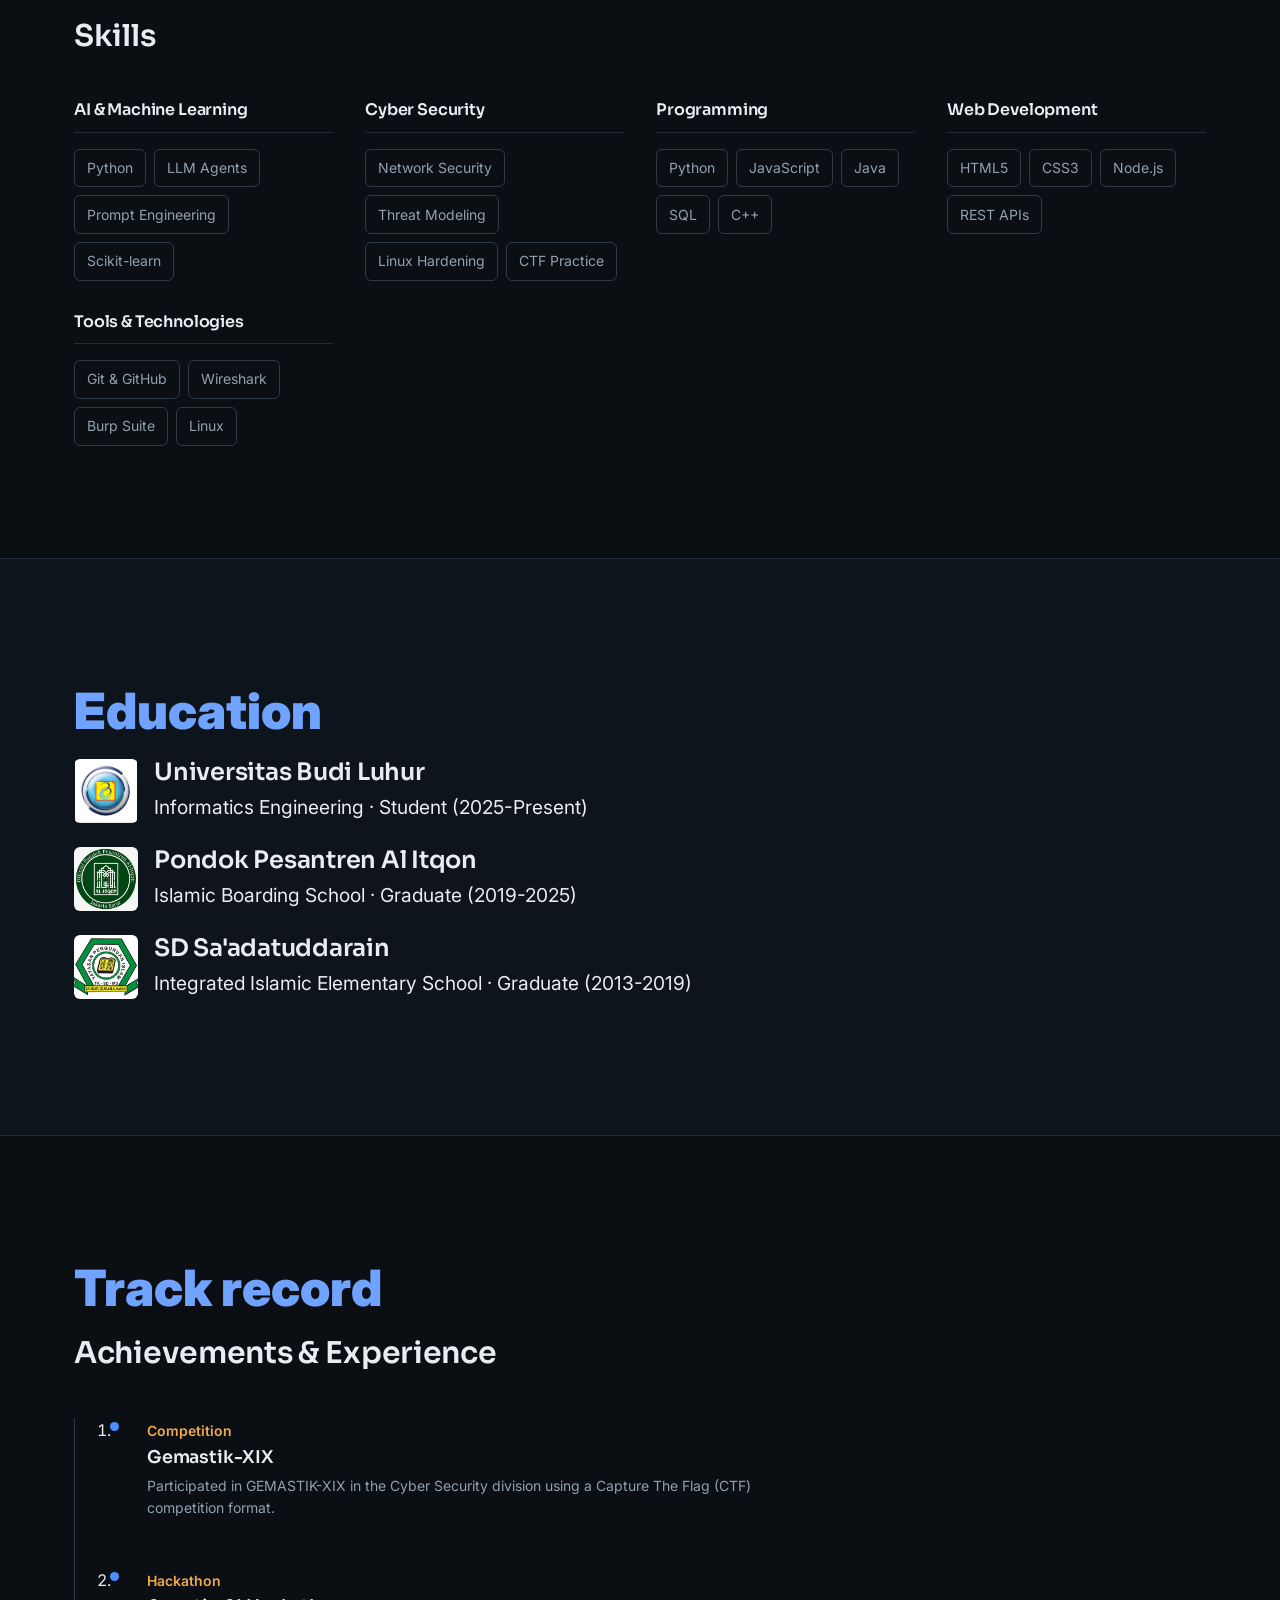
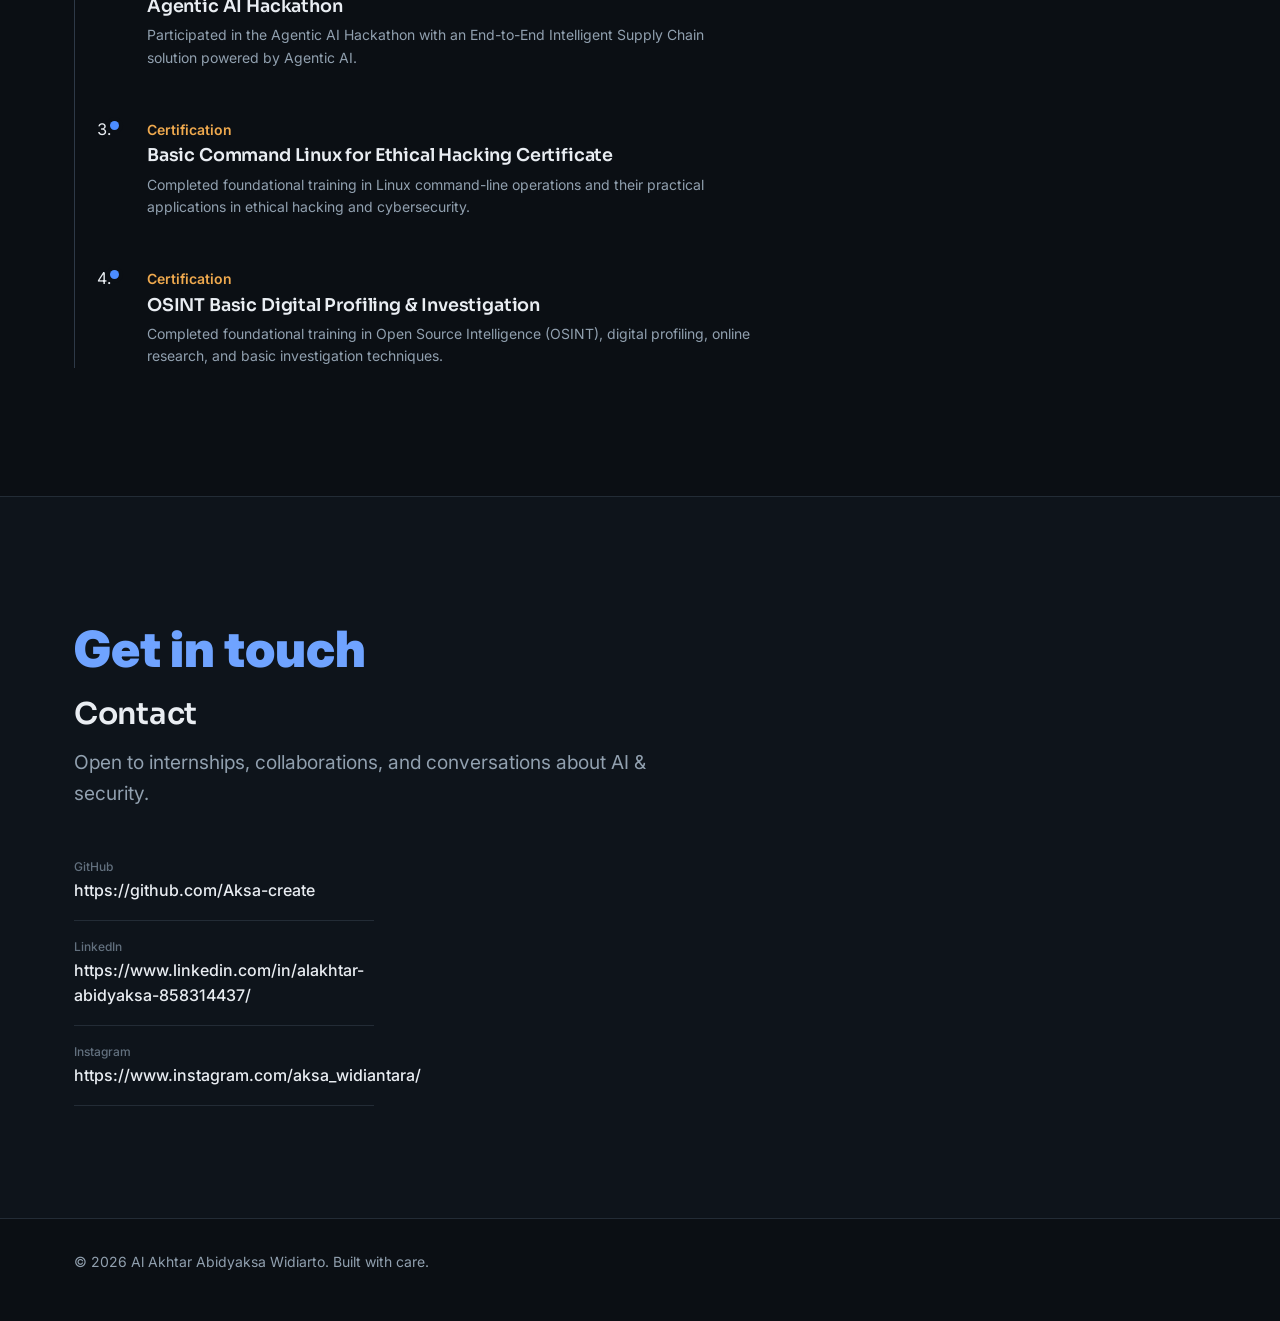
==== commit 6f680746: "Update portofolio" ====
--- a/portfolio/portfolio/index.html
+++ b/portfolio/portfolio/index.html
@@ -338,7 +338,7 @@
               rel="noopener noreferrer">
               <h2 class="section-heading">SD Sa'adatuddarain</h2>
             </a>
-            <p class="education-detail"> Integrated Islamic Elementary School &middot; Graduate (2013-1019)</p>
+            <p class="education-detail"> Integrated Islamic Elementary School &middot; Graduate (2013-2019)</p>
           </div>
         </div>
       </div>
--- a/portfolio/portfolio/css/style.css
+++ b/portfolio/portfolio/css/style.css
@@ -690,6 +690,16 @@
   margin-bottom: 0.35rem;
 }
 
+.education-link {
+  color: inherit;
+  text-decoration: none;
+  transition: color 0.2s ease;
+}
+
+.education-link:hover {
+  color: #2563eb;
+}
+
 .education-detail {
   font-size: var(--fs-lead);
   color: var(--color-text);
